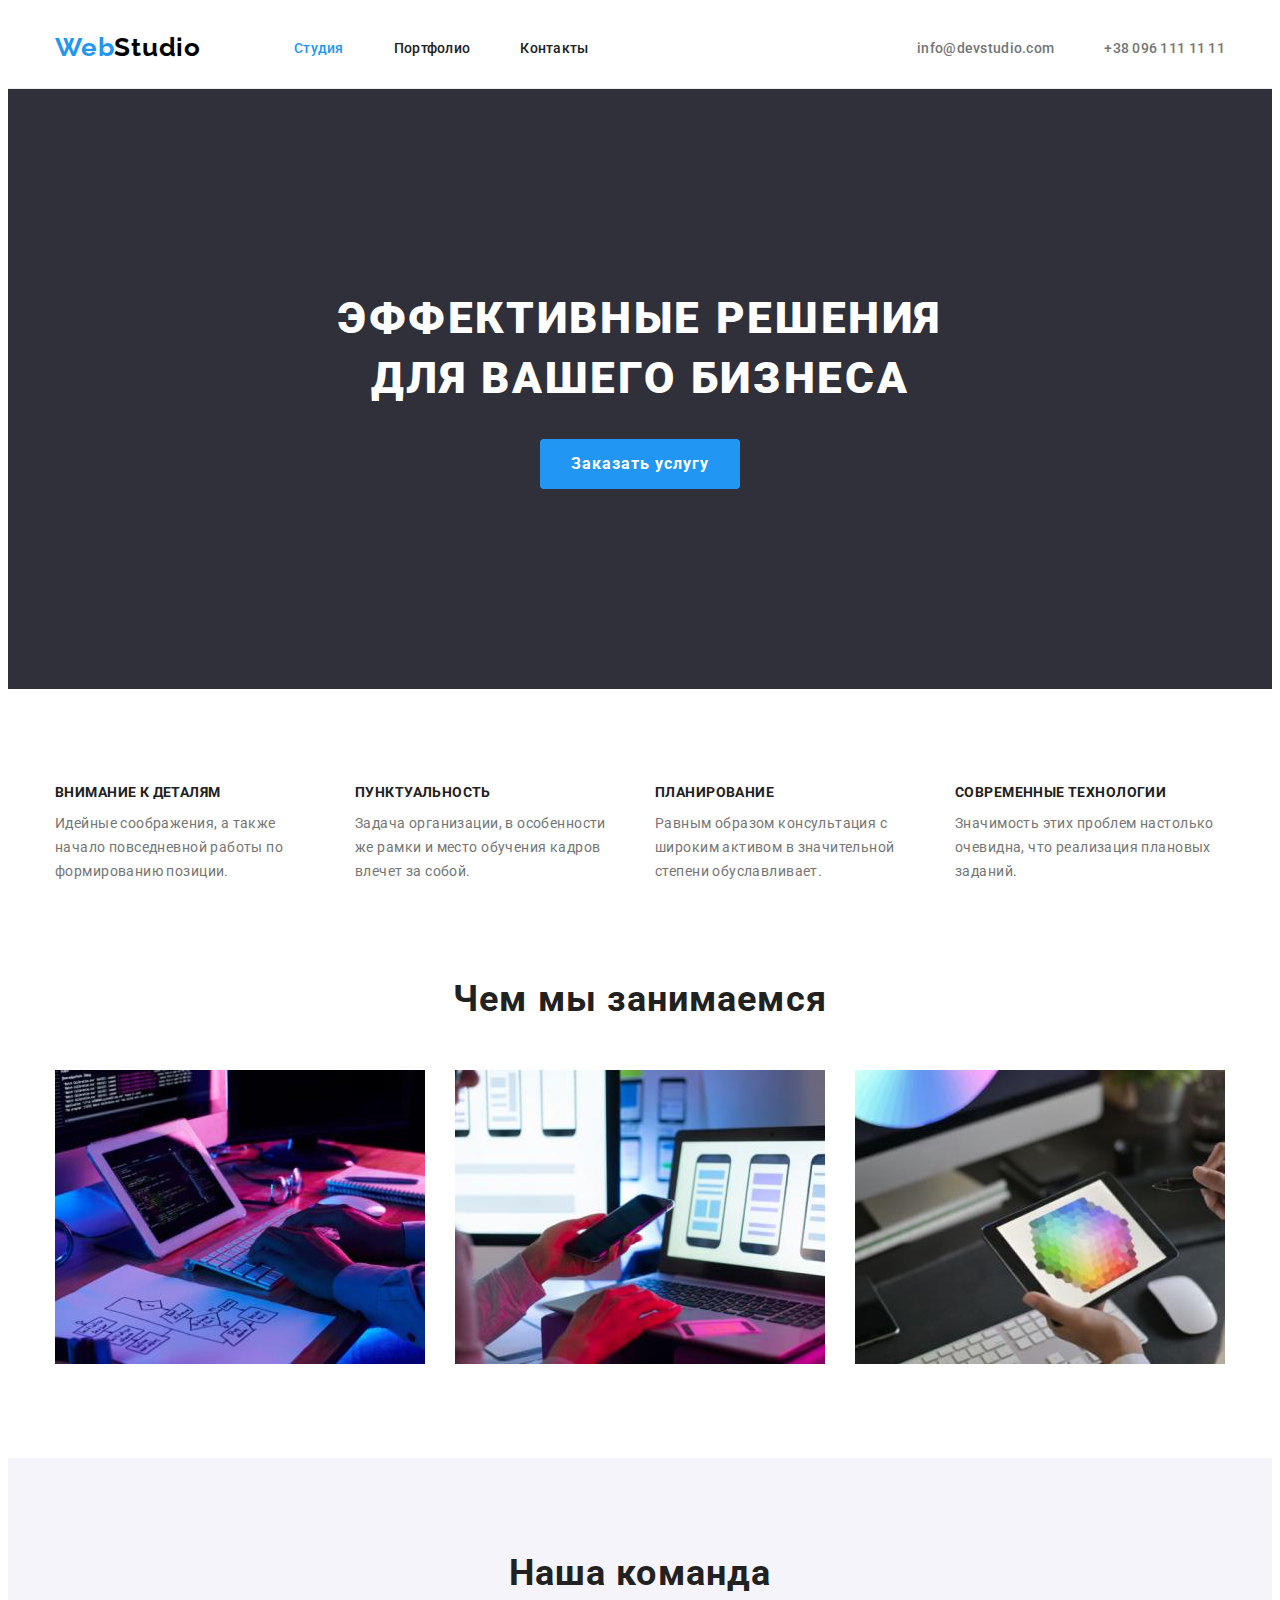
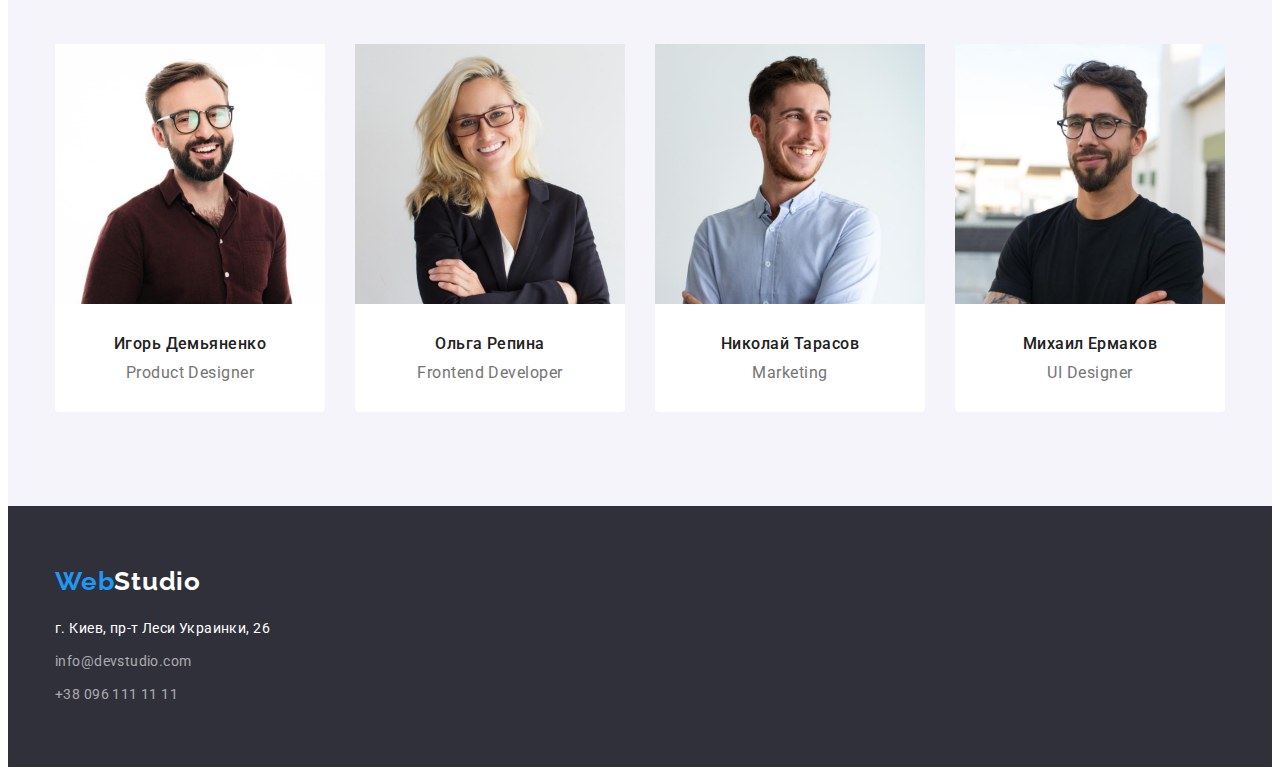
==== index.html @ a12cbd20 "h4-1" ====
<!DOCTYPE html>
<html lang="ru">
<head>
    <meta charset="UTF-8">
    <meta http-equiv="X-UA-Compatible" content="IE=edge">
    <meta name="viewport" content="width=device-width, initial-scale=1.0">
    <title>Студия</title>
    <link rel="preconnect" href="https://fonts.googleapis.com">
    <link rel="preconnect" href="https://fonts.gstatic.com" crossorigin>
    <link href="https://fonts.googleapis.com/css2?family=Raleway:wght@700&family=Roboto:wght@400;500;700;900&display=swap"
        rel="stylesheet">
    <link rel="stylesheet" href="https://cdnjs.cloudflare.com/ajax/libs/modern-normalize/1.1.0/modern-normalize.min.css"
        integrity="sha512-wpPYUAdjBVSE4KJnH1VR1HeZfpl1ub8YT/NKx4PuQ5NmX2tKuGu6U/JRp5y+Y8XG2tV+wKQpNHVUX03MfMFn9Q=="
        crossorigin="anonymous" referrerpolicy="no-referrer" />
    <link rel="stylesheet" href="./css/styles.css" />

</head>
    <body>
        <header class="menu-header">
            <div class="container header-container">
                <nav class="header-nav">
                    <a class="logo-header link" href="./index.html" lang="en">
                        <span class="logo-accent">Web</span>Studio
                    </a>
                    <ul class="menu-list list">
                        <li class="menu-item"><a class="menu-link link current" href="./index.html">Студия</a>
                        </li>
                        <li class="menu-item"><a class="menu-link link" href="./portfolio.html">Портфолио</a>
                        </li>
                        <li class="menu-item"><a class="menu-link link" href="">Контакты</a>
                        </li>
                    </ul>
                </nav>
                <div class="header-connect">
                    <ul class="header-contacts list">
                        <li class="header-contacts-item" >
                            <a class="header-contact-mail link" href="mailto:info@devstudio.com">info@devstudio.com</a>
                        </li>
                        <li class="header-contacts-item" >
                            <a class="header-contact-tel link" href="tel:+380961111111">+38 096 111 11 11</a>
                        </li>
                    </ul>
                </div>
            </div>
        </header>
        
        <main>
            <section class="section section-hero">
                <div class="hero-container container">
                    <h1 class="hero-title">Эффективные решения для вашего бизнеса</h1>
                    <button class="btn-hero btn" type="button">Заказать услугу</button>
                </div>
            </section>

            <section class="section">
                <div class="container">
                    <h2 class="visually-hidden section-title">Особенности</h2>
                        <ul class="list list-special">
                            <li class="list-special-text" >
                                <h3 class="secondary-title-special secondary-title">Внимание к деталям</h3>
                                <p class="special-text-description">Идейные соображения, а также начало повседневной работы по формированию позиции.</p>
                            </li>
                            <li class="list-special-text" >
                                <h3 class="secondary-title-special secondary-title">Пунктуальность</h3>
                                <p class="special-text-description">Задача организации, в особенности же рамки и место обучения кадров влечет за собой.</p>
                            </li>
                            <li class="list-special-text" >
                                <h3 class="secondary-title-special secondary-title">Планирование</h3>
                                <p class="special-text-description">Равным образом консультация с широким активом в значительной степени обуславливает.</p>
                            </li>
                            <li class="list-special-text" >
                                <h3 class="secondary-title-special secondary-title">Современные технологии</h3>
                                <p class="special-text-description">Значимость этих проблем настолько очевидна, что реализация плановых заданий.</p>
                            </li>
                        </ul>    
                </div>
            </section>

            <section class="section section-works" >
                <div class="container">
                    <h2 class="section-title">Чем мы занимаемся</h2>
                    <ul class="list list-works">
                        <li class="list-works-item"><img src="./images/box-1.jpg" alt="программирование" width="370"></li>
                        <li class="list-works-item"><img src="./images/box-2.jpg" alt="работа с мобильными приложениями" width="370"></li>
                        <li class="list-works-item"><img src="./images/box-3.jpg" alt="дизайн приложений" width="370"></li>
                    </ul>
                </div>
            </section>

            <section class="section section-command">
                <div class="container">
                    <h2 class="section-title">Наша команда</h2>
                    <ul class="list list-command">
                        <li class="list-command-card">
                            <img src="./images/demyanenko.jpg" alt="игорь демьяненко дизайнер" width="270">
                            <div class="list-command-card-description">
                                <h3 class="secondary-title-command secondary-title">Игорь Демьяненко</h3>
                                <p class="text-description-command" lang="en">Product Designer</p>
                            </div>
                        </li>
                        <li class="list-command-card">
                            <img src="./images/repina.jpg" alt="ольга репина фронтэнд разработчик" width="270">
                            <div class="list-command-card-description">
                                <h3 class="secondary-title-command secondary-title">Ольга Репина</h3>
                                <p class="text-description-command" lang="en">Frontend Developer</p>
                            </div>
                        </li>
                        <li class="list-command-card">
                            <img src="./images/tarasov.jpg" alt="николай тарасов маркетолог" width="270">
                            <div class="list-command-card-description">
                                <h3 class="secondary-title-command secondary-title">Николай Тарасов</h3>
                                <p class="text-description-command" lang="en">Marketing</p>
                            </div>
                        </li>
                        <li class="list-command-card">
                            <img src="./images/ermakov.jpg" alt="михаил ермаков" width="270">
                            <div class="list-command-card-description">
                                <h3 class="secondary-title-command secondary-title">Михаил Ермаков</h3>
                                <p class="text-description-command" lang="en">UI Designer</p>
                            </div>
                        </li>
                    </ul>
                </div>
            </section>
        </main>
        <footer class="footer">
            <div class="container">
                <a class="logo-footer link" href="./index.html" lang="en">
                    <span class="logo-accent">Web</span>Studio
                </a>
                <address class="address">
                    <p class="address-text" >г. Киев, пр-т Леси Украинки, 26</p>
                    <ul class="footer-contacts list">
                        <li class="footer-contact-item">
                            <a class="footer-contact-mail link" href="mailto:info@devstudio.com">info@devstudio.com</a>
                        </li>
                        <li class="footer-contact-item">
                            <a class="footer-contact-tel link" href="tel:+380961111111">+38 096 111 11 11</a>
                        </li>
                    </ul>
                </address>
            </div>
        </footer>
    </body>
</html>
---- css/styles.css ----
:root {
 --logo-header-color:#000000;
 --logo-footer-color: #FFFFFF;
 --primary-text-color: #757575;
 --secondary-text-color: #FFFFFF;
 --active-text-color: #FFFFFF;
 --accent-color: #2196F3;
 --primary-title-hero-color: #FFFFFF;
 --secondary-title-color: #212121;
 --background-color: #2F303A;
 --button-hero-color: #2196F3;
 --button-hero-hover-color:#188CE8;
 --button-color: #F5F4FA;
 --button-active-color: #2196F3;
 --button-text-active-color: #FFFFFF;
 --footer-contact-color: rgba(255, 255, 255, 0.6);
 --border-header-color: #ECECEC;
 --section-color: #F5F4FA;
 --background-command-card-color: #FFFFFF;
}

html {
    box-sizing: border-box;
    scroll-behavior: smooth;
}

*,
*::after,
*::before {
    box-sizing: inherit;
}

p, h1, h2, h3, h4, h5,h6 {
    margin: 0;
}

img {
    display: block;
    max-width: 100%;
    height: auto;
}

ul {
    margin: 0;
    padding: 0;
}

body {
    font-family: 'Roboto', sans-serif;
    color: var(--primary-text-color);
}

.container {
    width: 1200px;
    padding-left: 15px;
    padding-right: 15px;
    margin-left: auto;
    margin-right: auto;
}

.list {
    list-style: none;
    padding: 0;
    margin: 0;
}

.link {
    text-decoration: none;
    color: inherit;
}

.btn {
    padding: 0;
    font-family: inherit;
    cursor: pointer;
    border-style: none;
    display: block;
}

.address {
    font-style: normal;
}

.secondary-title {
    color: var(--secondary-title-color);
}

.menu-list .menu-link.current {
    color: var(--accent-color);
}

.section {
    padding-top: 94px;
    padding-bottom: 94px;
}

/* ----------------------Header----------------------- */

.menu-header {
    padding-top: 24px;
    padding-bottom: 25px;
    border-bottom: 1px solid var(--border-header-color);
;
    }

.header-container {
    display: flex;
    align-items: center;
}

.header-nav {
    display: flex;
    align-items: center;
}

.menu-list {
    display: flex;
}

.header-connect {
    display: flex;
    margin-left: auto;
}

.header-contacts {
    display: flex;
}

.logo-header {
    display: block;
    font-family: 'Raleway', sans-serif;
    font-weight: bold;
    font-size: 26px;
    line-height: 1.19;
    letter-spacing: 0.03em;
    margin-right: 93px;
    color: var(--logo-header-color);
}

.logo-header:focus,
.logo-header:hover {
    color: var(--logo-header-color);
}

.logo-accent {
    color: var(--accent-color);
}

.menu-item:not(:last-child) {
    margin-right: 50px;
}

.menu-link {
    font-weight: 500;
    font-size: 14px;
    line-height: 1.14;
    letter-spacing: 0.02em;
    color: var(--secondary-title-color);
}

.menu-link:hover,
.menu-link:focus {
    color: var(--accent-color);
}

.header-contact-mail,
.header-contact-tel {
    font-weight: 500;
    font-size: 14px;
    line-height: 1.14px;
    letter-spacing: 0.02em;
    color: var(--primary-text-color);
}

.header-contact-mail:hover,
.header-contact-mail:focus {
    color: var(--accent-color);
}

.header-contact-tel:hover,
.header-contact-tel:focus {
    color: var(--accent-color);
}

.header-contacts-item:not(:first-child) {
    margin-left: 50px;
}


/* ------------------Hero-------------------- */
.section-hero {
    background-color: var(--background-color);
    padding-top: 200px;
    padding-bottom: 200px;
}

.hero-container {
    text-align: center;
}

.hero-title {
    width: 696px;
    margin-right: auto;
    margin-left: auto;
    margin-bottom: 30px;
    font-weight: 900;
    font-size: 44px;
    line-height: 1.36;
    text-align: center;
    letter-spacing: 0.06em;
    text-transform: uppercase;
    color: var(--primary-title-hero-color);
}

.btn-hero {
    display: block;
    margin: 0 auto;
    min-width: 200px;
    min-height: 50px;
    padding-top: 10px;
    padding-bottom: 10px;
    font-weight: 700;
    font-size: 16px;
    line-height: 1.87;
    text-align: center;
    letter-spacing: 0.06em;
    color: var(--button-text-active-color);
    background-color: var(--button-hero-color);
    border-radius: 4px;
}

.btn-hero:hover,
.btn-hero:focus {
    background-color: var(--button-hero-hover-color);
}

/*-----------------------Special--------------------*/

.section-title {
    font-weight: 700;
    font-size: 36px;
    line-height: 1.17;
    text-align: center;
    letter-spacing: 0.03em;
    color: var(--secondary-title-color);
    margin-bottom: 50px;
}

.visually-hidden {
    position: absolute;
    clip: rect(0 0 0 0);
    width: 1px;
    height: 1px;
    margin: -1px;
}

.list-special {
    display: flex;
}

.list-special-text {
    width: 270px;
}

.list-special-text:not(:last-child) {
    margin-right: 30px;
}

.secondary-title {
    font-weight: bold;
    color: var(--secondary-title-color)
}

.secondary-title-special {
    font-weight: 700;
    font-size: 14px;
    line-height: 1.4;
    letter-spacing: 0.03em;
    text-transform: uppercase;
    margin-bottom: 10px;
}

.special-text-description {
    font-size: 14px;
    line-height: 1.71;
    letter-spacing: 0.03em;
}

/*-----------------------Works--------------------*/

.section-works {
    padding-top: 0;
}

.list-works {
    display: flex;
    flex-wrap: wrap;
    margin-left: -30px;
    margin-bottom: -30px;

}

.list-works-item{
    width: calc((100% - 30px*3) / 3);
    margin-left: 30px;
    margin-bottom: 30px;
}

/*-----------------------Command--------------------*/

.section-command {
    background-color: var(--section-color);
}

.list-command {
    display: flex;
    flex-wrap: wrap;
    margin-left: -30px;
    margin-bottom: -30px;
}

.list-command-card {
    width: calc((100% - 30px*4) / 4);
    margin-left: 30px;
    margin-bottom: 30px;
}

.list-command-card {
    background-color: var(--background-command-card-color);
    border-radius: 0 0 4px 4px;
}

.list-command-card-description {
    padding-top: 30px;
    padding-bottom: 30px;
}

.secondary-title-command {
    margin-bottom: 10px;
    font-weight: 500;
    font-size: 16px;
    line-height: 1.19;
    text-align: center;
    letter-spacing: 0.03em;
    }

.text-description-command {
    font-size: 16px;
    line-height: 1.19;
    text-align: center;
    letter-spacing: 0.03em;
    }
/*-----------------Portfolio-------------*/

.filter-button-list {
    display: flex;
    align-items: center;
    justify-content: center;
    margin-bottom: 50px;
}

.filter-button {
    padding: 6px 22px;    
    font-weight: 500;
    font-size: 16px;
    line-height: 1.62;
    text-align: center;
    letter-spacing: 0.03em;
    background-color: var(--button-color);
    color: var(--secondary-title-color);
    border-radius: 4px;
}

.filter-button-item:not(:last-child) {
    margin-right: 8px;
}
.filter-button:hover,
.filter-button:focus {
    background-color: var(--button-active-color);
    color: var(--button-text-active-color);
}

.filter-cards-list {
    display: flex;
    flex-wrap: wrap;
    margin-left: -30px;
    margin-bottom: -30px;
}

.filter-cards-item {
    width: calc((100% - 30px*3) / 3);
    margin-left: 30px;
    margin-bottom: 30px;
    background-color: var(--background-command-card-color);
}

.filter-cards-item-description {
    padding: 20px 0 20px 24px;
    border-right: 1px solid #EEEEEE;
    border-bottom: 1px solid #EEEEEE;
    border-left: 1px solid #EEEEEE;
}

.filter-title-text {
    margin-bottom: 4px;
    font-weight: 700;
    font-size: 18px;
    line-height: 2;
    letter-spacing: 0.06em;
}

.filter-text-description {
    font-size: 16px;
    line-height: 1.87;
    letter-spacing: 0.03em;
}

/*-----------------------Footer--------------------*/
.footer {
    background-color: var(--background-color);
    padding-top: 60px;
    padding-bottom: 60px;
}

.logo-footer {
    display: inline-block;
    margin-bottom: 20px;
    font-family: 'Raleway';
    font-weight: 700;
    font-size: 26px;
    line-height: 1.19;
    letter-spacing: 0.03em;
    color: var(--logo-footer-color);
}

.address-text {
    margin-bottom: 9px;
    font-size: 14px;
    line-height: 1.71;
    letter-spacing: 0.03em;
    color: var(--secondary-text-color);
}

.footer-contact-item:not(:last-child) {
    margin-bottom: 9px;
}

.footer-contact-mail {
    font-size: 14px;
    line-height: 1.71;
    letter-spacing: 0.03em;
    color: var(--footer-contact-color);
}

.footer-contact-tel {
    font-size: 14px;
    line-height: 1.71;
    letter-spacing: 0.03em;
    color: var(--footer-contact-color);
}
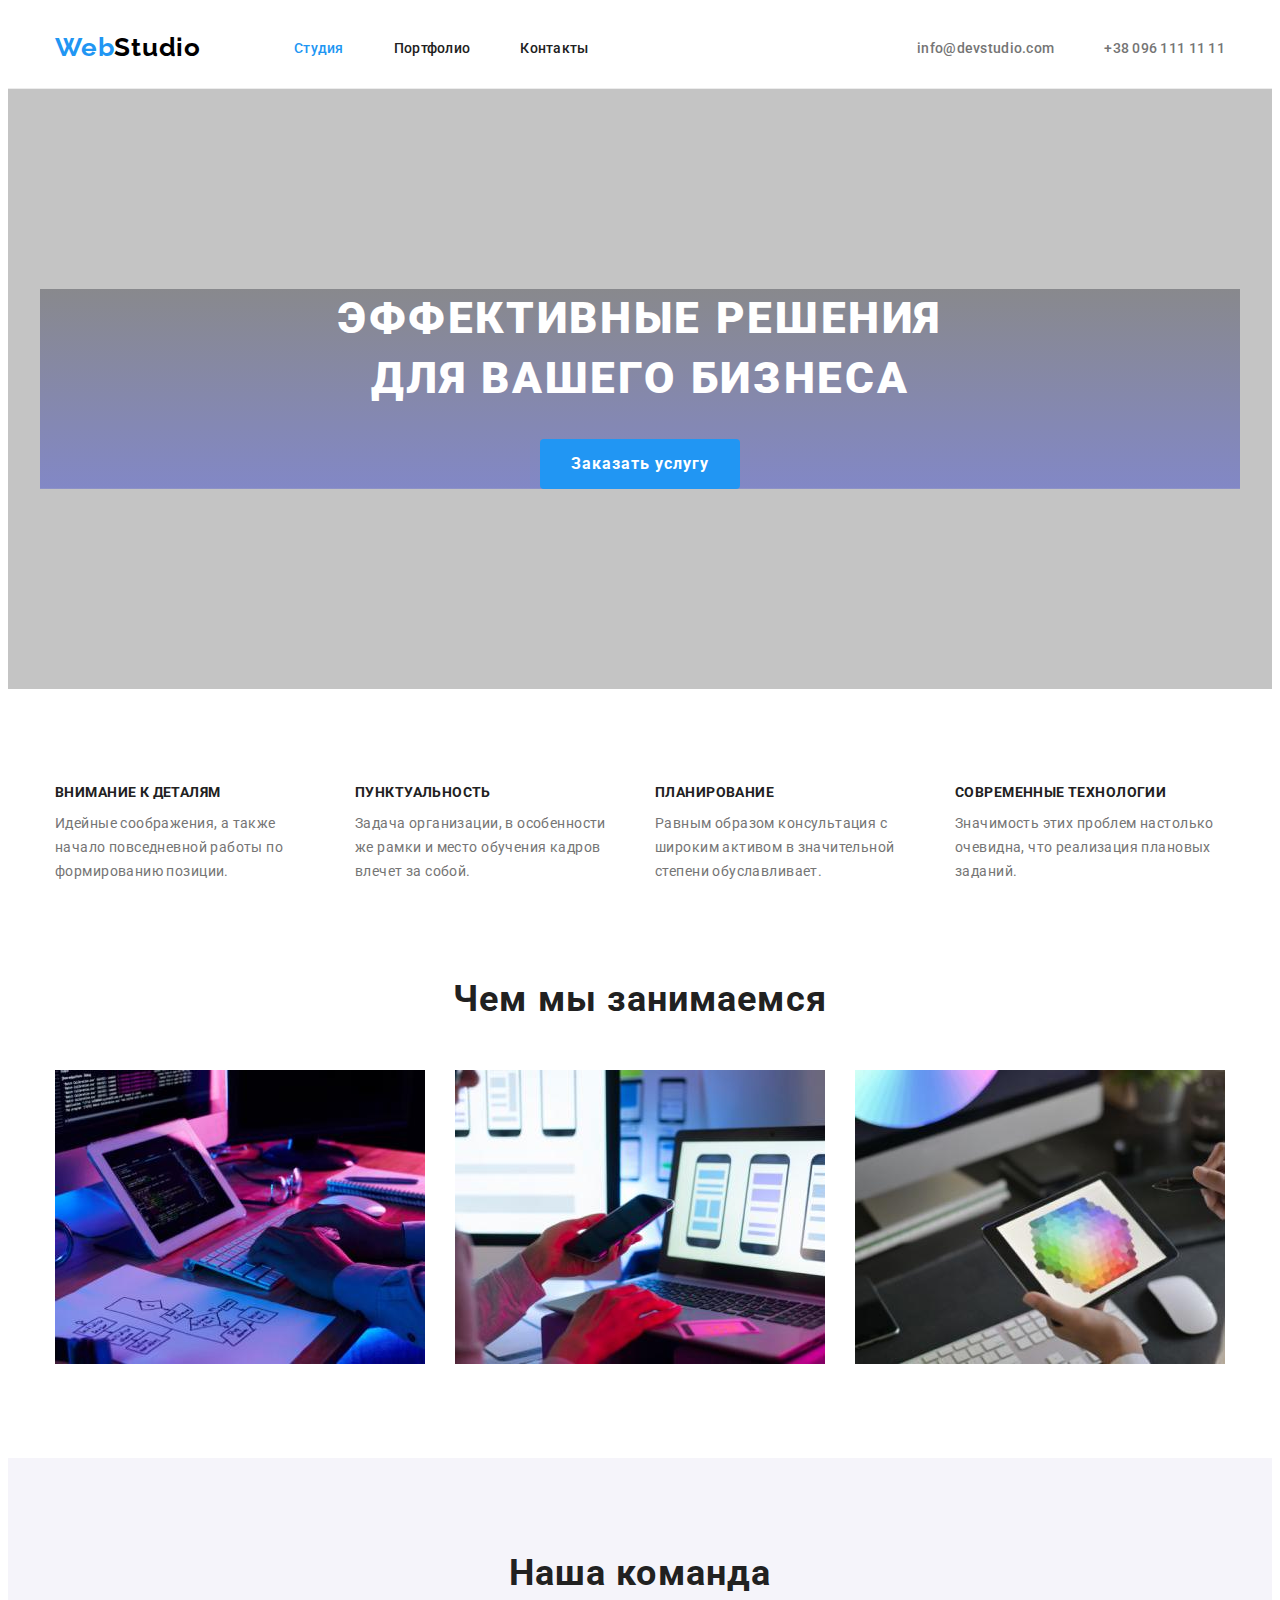
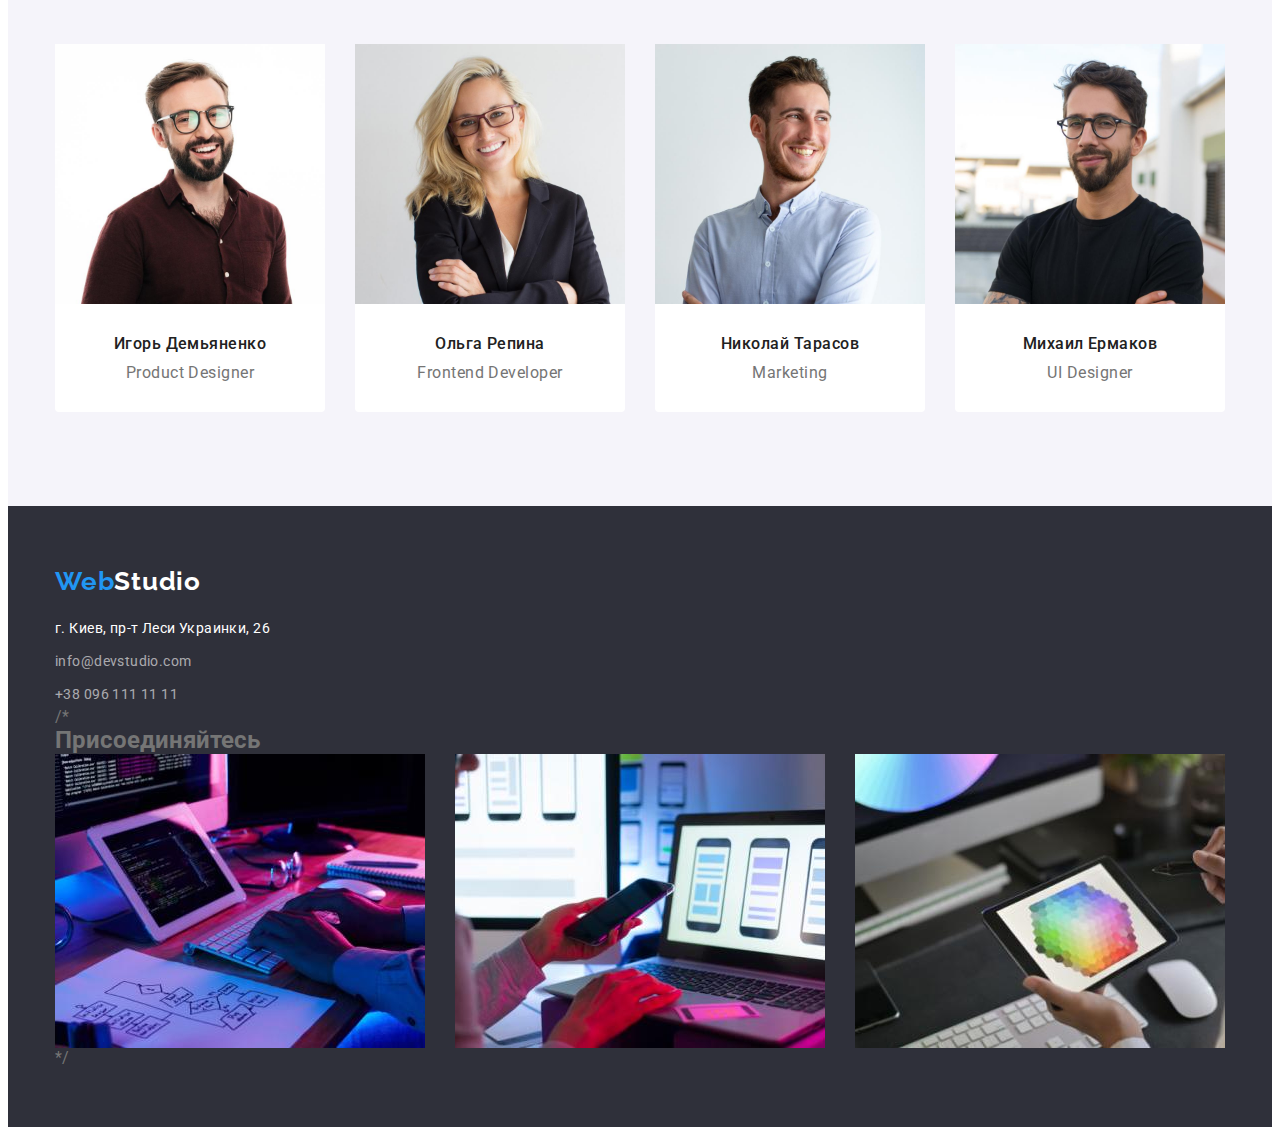
==== commit 71520758: "h4-1" ====
--- a/index.html
+++ b/index.html
@@ -139,6 +139,15 @@
                         </li>
                     </ul>
                 </address>
+                /*<div class="social-net">
+                    <h2 class="social-title">Присоединяйтесь</h2>
+                    <ul class="list list-works">
+                        <li class="list-works-item"><img src="./images/box-1.jpg" alt="программирование" width="370"></li>
+                        <li class="list-works-item"><img src="./images/box-2.jpg" alt="работа с мобильными приложениями" width="370">
+                        </li>
+                        <li class="list-works-item"><img src="./images/box-3.jpg" alt="дизайн приложений" width="370"></li>
+                    </ul>
+                </div>*/
             </div>
         </footer>
     </body>
--- a/css/styles.css
+++ b/css/styles.css
@@ -7,7 +7,8 @@
  --accent-color: #2196F3;
  --primary-title-hero-color: #FFFFFF;
  --secondary-title-color: #212121;
- --background-color: #2F303A;
+ --background-hero-color: #C4C4C4;
+ --background-footer-color: #2F303A;
  --button-hero-color: #2196F3;
  --button-hero-hover-color:#188CE8;
  --button-color: #F5F4FA;
@@ -189,13 +190,21 @@
 
 /* ------------------Hero-------------------- */
 .section-hero {
-    background-color: var(--background-color);
+    background-color: var(--background-hero-color);
     padding-top: 200px;
     padding-bottom: 200px;
 }
 
 .hero-container {
     text-align: center;
+    background-image: linear-gradient(
+        rgba(47, 48, 58, 0.4), 
+        rgba(31, 45, 201, 0.4) 
+        ),
+    url(./images/bg-hero.jpg);
+    background-repeat: no-repeat;
+    background-size: cover;
+    background-position: center;
 }
 
 .hero-title {
@@ -417,7 +426,7 @@
 
 /*-----------------------Footer--------------------*/
 .footer {
-    background-color: var(--background-color);
+    background-color: var(--background-footer-color);
     padding-top: 60px;
     padding-bottom: 60px;
 }
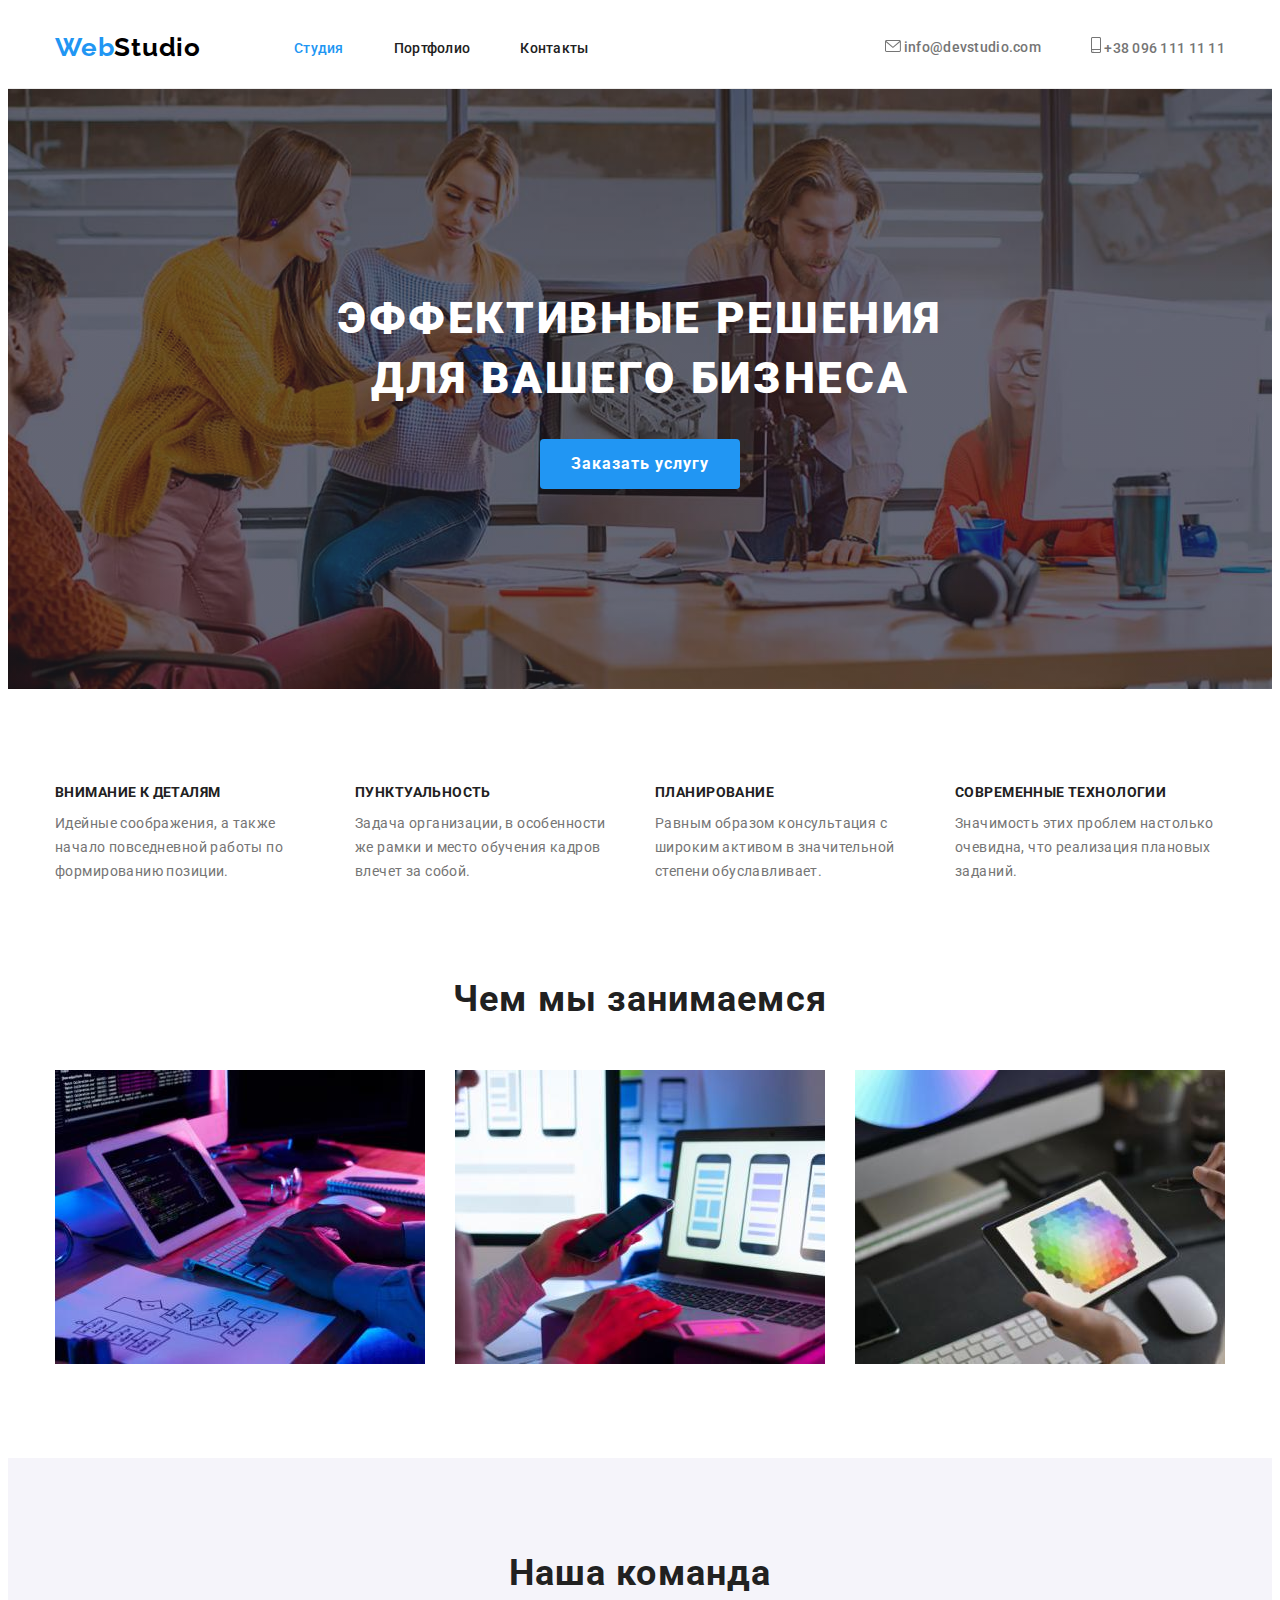
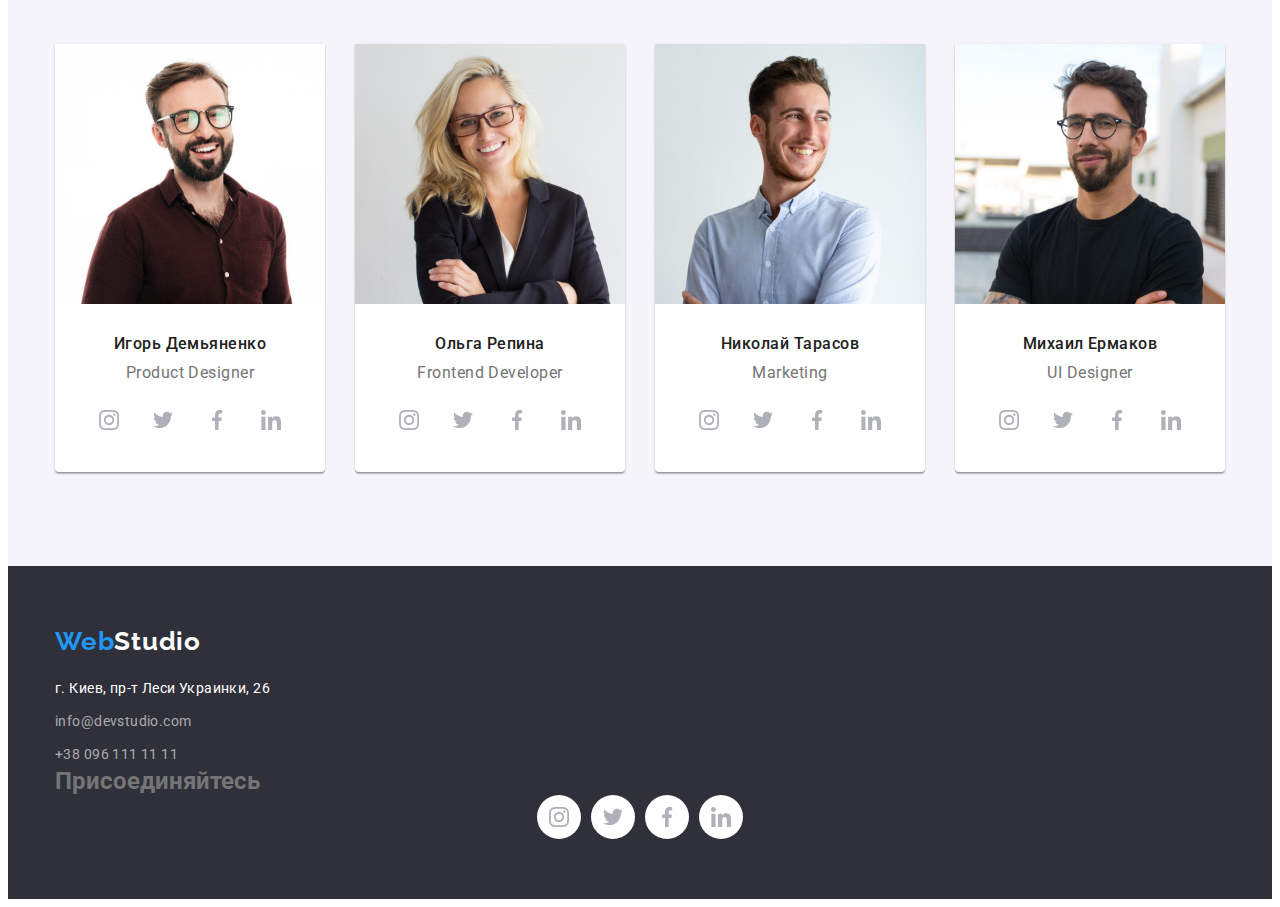
==== commit 74a592cc: "h4-2" ====
--- a/index.html
+++ b/index.html
@@ -34,10 +34,18 @@
                 <div class="header-connect">
                     <ul class="header-contacts list">
                         <li class="header-contacts-item" >
-                            <a class="header-contact-mail link" href="mailto:info@devstudio.com">info@devstudio.com</a>
+                            <a class="header-contact-mail link" href="mailto:info@devstudio.com">
+                                <svg class="contact-mail">
+                                    <use href="./images/sprite.svg#icon-envelope"></use>
+                                </svg>
+                                info@devstudio.com</a>
                         </li>
                         <li class="header-contacts-item" >
-                            <a class="header-contact-tel link" href="tel:+380961111111">+38 096 111 11 11</a>
+                            <a class="header-contact-tel link" href="tel:+380961111111">
+                                <svg class="contact-tel">
+                                    <use href="./images/sprite.svg#icon-smartphone"></use>
+                                </svg>
+                                +38 096 111 11 11</a>
                         </li>
                     </ul>
                 </div>
@@ -96,6 +104,36 @@
                             <div class="list-command-card-description">
                                 <h3 class="secondary-title-command secondary-title">Игорь Демьяненко</h3>
                                 <p class="text-description-command" lang="en">Product Designer</p>
+                                <ul class="command-social social-list list">
+                                    <li class="social-item">
+                                        <a href="" class="social-link">
+                                            <svg class="social-icon">
+                                                <use href="./images/sprite.svg#icon-instagram"></use>
+                                            </svg>
+                                        </a>
+                                    </li>
+                                    <li class="social-item">
+                                        <a href="" class="social-link">
+                                            <svg class="social-icon">
+                                                <use href="./images/sprite.svg#icon-twitter"></use>
+                                            </svg>
+                                        </a>
+                                    </li>
+                                    <li class="social-item">
+                                        <a href="" class="social-link">
+                                            <svg class="social-icon">
+                                                <use href="./images/sprite.svg#icon-facebook"></use>
+                                            </svg>
+                                        </a>
+                                    </li>
+                                    <li class="social-item">
+                                        <a href="" class="social-link">
+                                            <svg class="social-icon">
+                                                <use href="./images/sprite.svg#icon-linkedin"></use>
+                                            </svg>
+                                        </a>
+                                    </li>
+                                </ul>
                             </div>
                         </li>
                         <li class="list-command-card">
@@ -103,6 +141,36 @@
                             <div class="list-command-card-description">
                                 <h3 class="secondary-title-command secondary-title">Ольга Репина</h3>
                                 <p class="text-description-command" lang="en">Frontend Developer</p>
+                                <ul class="command-social social-list list">
+                                    <li class="social-item">
+                                        <a href="" class="social-link">
+                                            <svg class="social-icon">
+                                                <use href="./images/sprite.svg#icon-instagram"></use>
+                                            </svg>
+                                        </a>
+                                    </li>
+                                    <li class="social-item">
+                                        <a href="" class="social-link">
+                                            <svg class="social-icon">
+                                                <use href="./images/sprite.svg#icon-twitter"></use>
+                                            </svg>
+                                        </a>
+                                    </li>
+                                    <li class="social-item">
+                                        <a href="" class="social-link">
+                                            <svg class="social-icon">
+                                                <use href="./images/sprite.svg#icon-facebook"></use>
+                                            </svg>
+                                        </a>
+                                    </li>
+                                    <li class="social-item">
+                                        <a href="" class="social-link">
+                                            <svg class="social-icon">
+                                                <use href="./images/sprite.svg#icon-linkedin"></use>
+                                            </svg>
+                                        </a>
+                                    </li>
+                                </ul>
                             </div>
                         </li>
                         <li class="list-command-card">
@@ -110,6 +178,36 @@
                             <div class="list-command-card-description">
                                 <h3 class="secondary-title-command secondary-title">Николай Тарасов</h3>
                                 <p class="text-description-command" lang="en">Marketing</p>
+                                <ul class="command-social social-list list">
+                                    <li class="social-item">
+                                        <a href="" class="social-link">
+                                            <svg class="social-icon">
+                                                <use href="./images/sprite.svg#icon-instagram"></use>
+                                            </svg>
+                                        </a>
+                                    </li>
+                                    <li class="social-item">
+                                        <a href="" class="social-link">
+                                            <svg class="social-icon">
+                                                <use href="./images/sprite.svg#icon-twitter"></use>
+                                            </svg>
+                                        </a>
+                                    </li>
+                                    <li class="social-item">
+                                        <a href="" class="social-link">
+                                            <svg class="social-icon">
+                                                <use href="./images/sprite.svg#icon-facebook"></use>
+                                            </svg>
+                                        </a>
+                                    </li>
+                                    <li class="social-item">
+                                        <a href="" class="social-link">
+                                            <svg class="social-icon">
+                                                <use href="./images/sprite.svg#icon-linkedin"></use>
+                                            </svg>
+                                        </a>
+                                    </li>
+                                </ul>
                             </div>
                         </li>
                         <li class="list-command-card">
@@ -117,6 +215,36 @@
                             <div class="list-command-card-description">
                                 <h3 class="secondary-title-command secondary-title">Михаил Ермаков</h3>
                                 <p class="text-description-command" lang="en">UI Designer</p>
+                                <ul class="command-social social-list list">
+                                    <li class="social-item">
+                                        <a href="" class="social-link">
+                                            <svg class="social-icon">
+                                                <use href="./images/sprite.svg#icon-instagram"></use>
+                                            </svg>
+                                        </a>
+                                    </li>
+                                    <li class="social-item">
+                                        <a href="" class="social-link">
+                                            <svg class="social-icon">
+                                                <use href="./images/sprite.svg#icon-twitter"></use>
+                                            </svg>
+                                        </a>
+                                    </li>
+                                    <li class="social-item">
+                                        <a href="" class="social-link">
+                                            <svg class="social-icon">
+                                                <use href="./images/sprite.svg#icon-facebook"></use>
+                                            </svg>
+                                        </a>
+                                    </li>
+                                    <li class="social-item">
+                                        <a href="" class="social-link">
+                                            <svg class="social-icon">
+                                                <use href="./images/sprite.svg#icon-linkedin"></use>
+                                            </svg>
+                                        </a>
+                                    </li>
+                                </ul>
                             </div>
                         </li>
                     </ul>
@@ -125,6 +253,7 @@
         </main>
         <footer class="footer">
             <div class="container">
+                <div class="footer-left">
                 <a class="logo-footer link" href="./index.html" lang="en">
                     <span class="logo-accent">Web</span>Studio
                 </a>
@@ -139,15 +268,40 @@
                         </li>
                     </ul>
                 </address>
-                /*<div class="social-net">
+                </div>
+                <div class="footer-rigth">
                     <h2 class="social-title">Присоединяйтесь</h2>
-                    <ul class="list list-works">
-                        <li class="list-works-item"><img src="./images/box-1.jpg" alt="программирование" width="370"></li>
-                        <li class="list-works-item"><img src="./images/box-2.jpg" alt="работа с мобильными приложениями" width="370">
-                        </li>
-                        <li class="list-works-item"><img src="./images/box-3.jpg" alt="дизайн приложений" width="370"></li>
-                    </ul>
-                </div>*/
+                    <ul class="command-social social-list list">
+                        <li class="social-item">
+                            <a href="" class="social-link">
+                                <svg class="social-icon">
+                                    <use href="./images/sprite.svg#icon-instagram"></use>
+                                </svg>
+                            </a>
+                        </li>
+                        <li class="social-item">
+                            <a href="" class="social-link">
+                                <svg class="social-icon">
+                                    <use href="./images/sprite.svg#icon-twitter"></use>
+                                </svg>
+                            </a>
+                        </li>
+                        <li class="social-item">
+                            <a href="" class="social-link">
+                                <svg class="social-icon">
+                                    <use href="./images/sprite.svg#icon-facebook"></use>
+                                </svg>
+                            </a>
+                        </li>
+                        <li class="social-item">
+                            <a href="" class="social-link">
+                                <svg class="social-icon">
+                                    <use href="./images/sprite.svg#icon-linkedin"></use>
+                                </svg>
+                            </a>
+                        </li>
+                    </ul>
+                </div>
             </div>
         </footer>
     </body>
--- a/css/styles.css
+++ b/css/styles.css
@@ -18,6 +18,9 @@
  --border-header-color: #ECECEC;
  --section-color: #F5F4FA;
  --background-command-card-color: #FFFFFF;
+ --background-command-icon-color: #FFFFFF;
+ --icon-color: #AFB1B8;
+ --icon-color-light: #FFFFFF;
 }
 
 html {
@@ -173,6 +176,18 @@
     color: var(--primary-text-color);
 }
 
+.contact-mail {
+    width: 16px;
+    height: 12px;
+    fill: var(--primary-text-color);
+}
+
+.contact-tel {
+    width: 10px;
+    height: 16px;
+    fill: var(--primary-text-color);
+}
+
 .header-contact-mail:hover,
 .header-contact-mail:focus {
     color: var(--accent-color);
@@ -181,6 +196,10 @@
 .header-contact-tel:hover,
 .header-contact-tel:focus {
     color: var(--accent-color);
+}
+
+.header-contacts-item {
+    align-items: baseline;
 }
 
 .header-contacts-item:not(:first-child) {
@@ -193,19 +212,21 @@
     background-color: var(--background-hero-color);
     padding-top: 200px;
     padding-bottom: 200px;
-}
-
-.hero-container {
-    text-align: center;
-    background-image: linear-gradient(
+    background-image: linear-gradient(to right, 
         rgba(47, 48, 58, 0.4), 
-        rgba(31, 45, 201, 0.4) 
+        rgba(47, 48, 58, 0.4) 
         ),
-    url(./images/bg-hero.jpg);
+    url(../images/bg-hero.jpg);
     background-repeat: no-repeat;
     background-size: cover;
     background-position: center;
-}
+    max-width: 1600рх;
+    margin: 0 auto;
+}
+
+.hero-container {
+    text-align: center;
+    }
 
 .hero-title {
     width: 696px;
@@ -337,6 +358,9 @@
 .list-command-card {
     background-color: var(--background-command-card-color);
     border-radius: 0 0 4px 4px;
+    box-shadow: 0px 1px 3px rgba(0, 0, 0, 0.12), 
+    0px 1px 1px rgba(0, 0, 0, 0.14), 
+    0px 2px 1px rgba(0, 0, 0, 0.2);
 }
 
 .list-command-card-description {
@@ -358,7 +382,50 @@
     line-height: 1.19;
     text-align: center;
     letter-spacing: 0.03em;
+    margin-bottom: 16px;
     }
+
+.social-list {
+    display: flex;
+    justify-content: center;
+}
+
+.social-item {
+    width: 44px;
+    height: 44px;
+    margin-right: 10px;
+}
+
+.social-item:last-child {
+    margin-right: 0;
+}
+
+.social-icon {
+    width: 20px;
+    height: 20px;
+    fill: var(--icon-color);
+}
+
+.social-link {
+    width: 100%;
+    height: 100%;
+    background-color: var(--background-command-icon-color);
+    border-radius: 50%;
+    display: flex;
+    align-items: center;
+    justify-content: center;
+}
+
+.social-link:hover .social-icon,
+.social-link:focus .social-icon {
+    fill: var(--icon-color-light);
+}
+
+.social-link:hover,
+.social-link:focus {
+    background-color: var(--accent-color);
+}
+
 /*-----------------Portfolio-------------*/
 
 .filter-button-list {
@@ -387,6 +454,9 @@
 .filter-button:focus {
     background-color: var(--button-active-color);
     color: var(--button-text-active-color);
+    box-shadow: 0px 3px 1px rgba(0, 0, 0, 0.1), 
+    0px 1px 2px rgba(0, 0, 0, 0.08), 
+    0px 2px 2px rgba(0, 0, 0, 0.12);
 }
 
 .filter-cards-list {
@@ -401,7 +471,7 @@
     margin-left: 30px;
     margin-bottom: 30px;
     background-color: var(--background-command-card-color);
-}
+    }
 
 .filter-cards-item-description {
     padding: 20px 0 20px 24px;
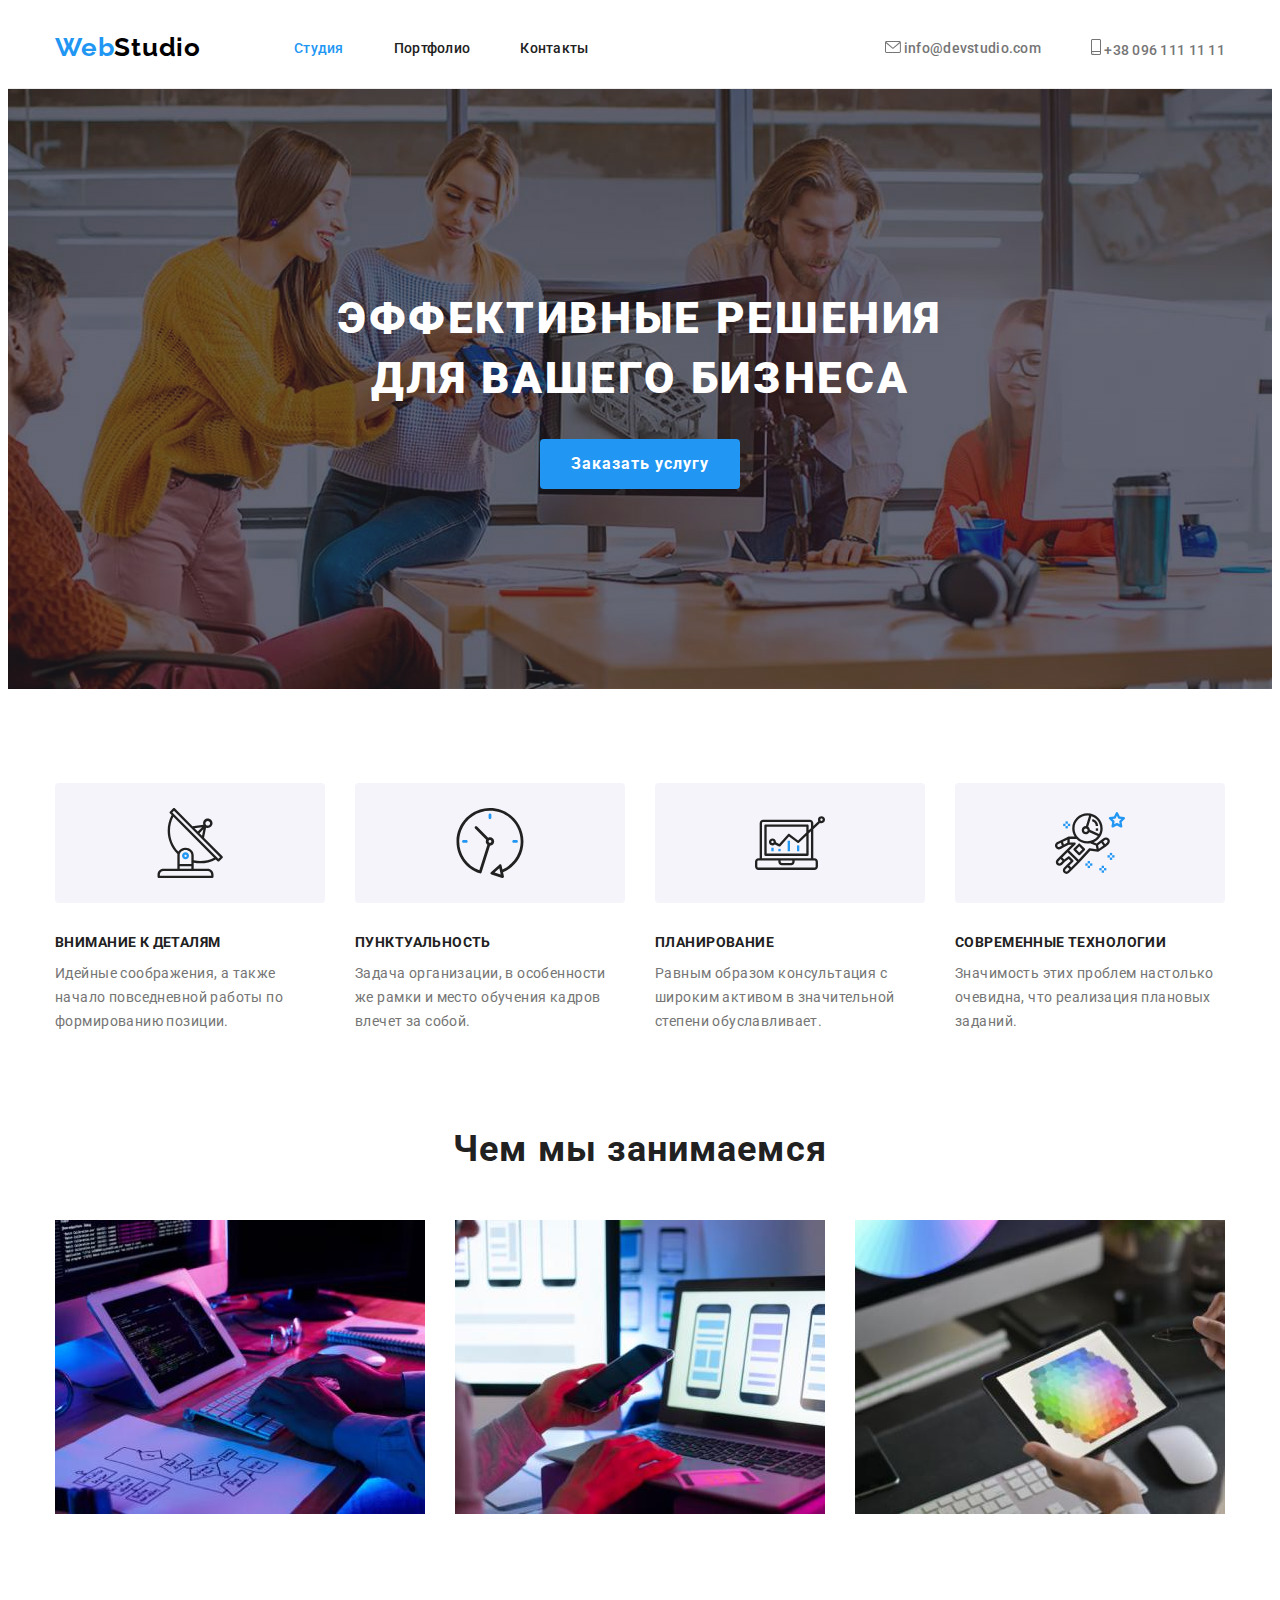
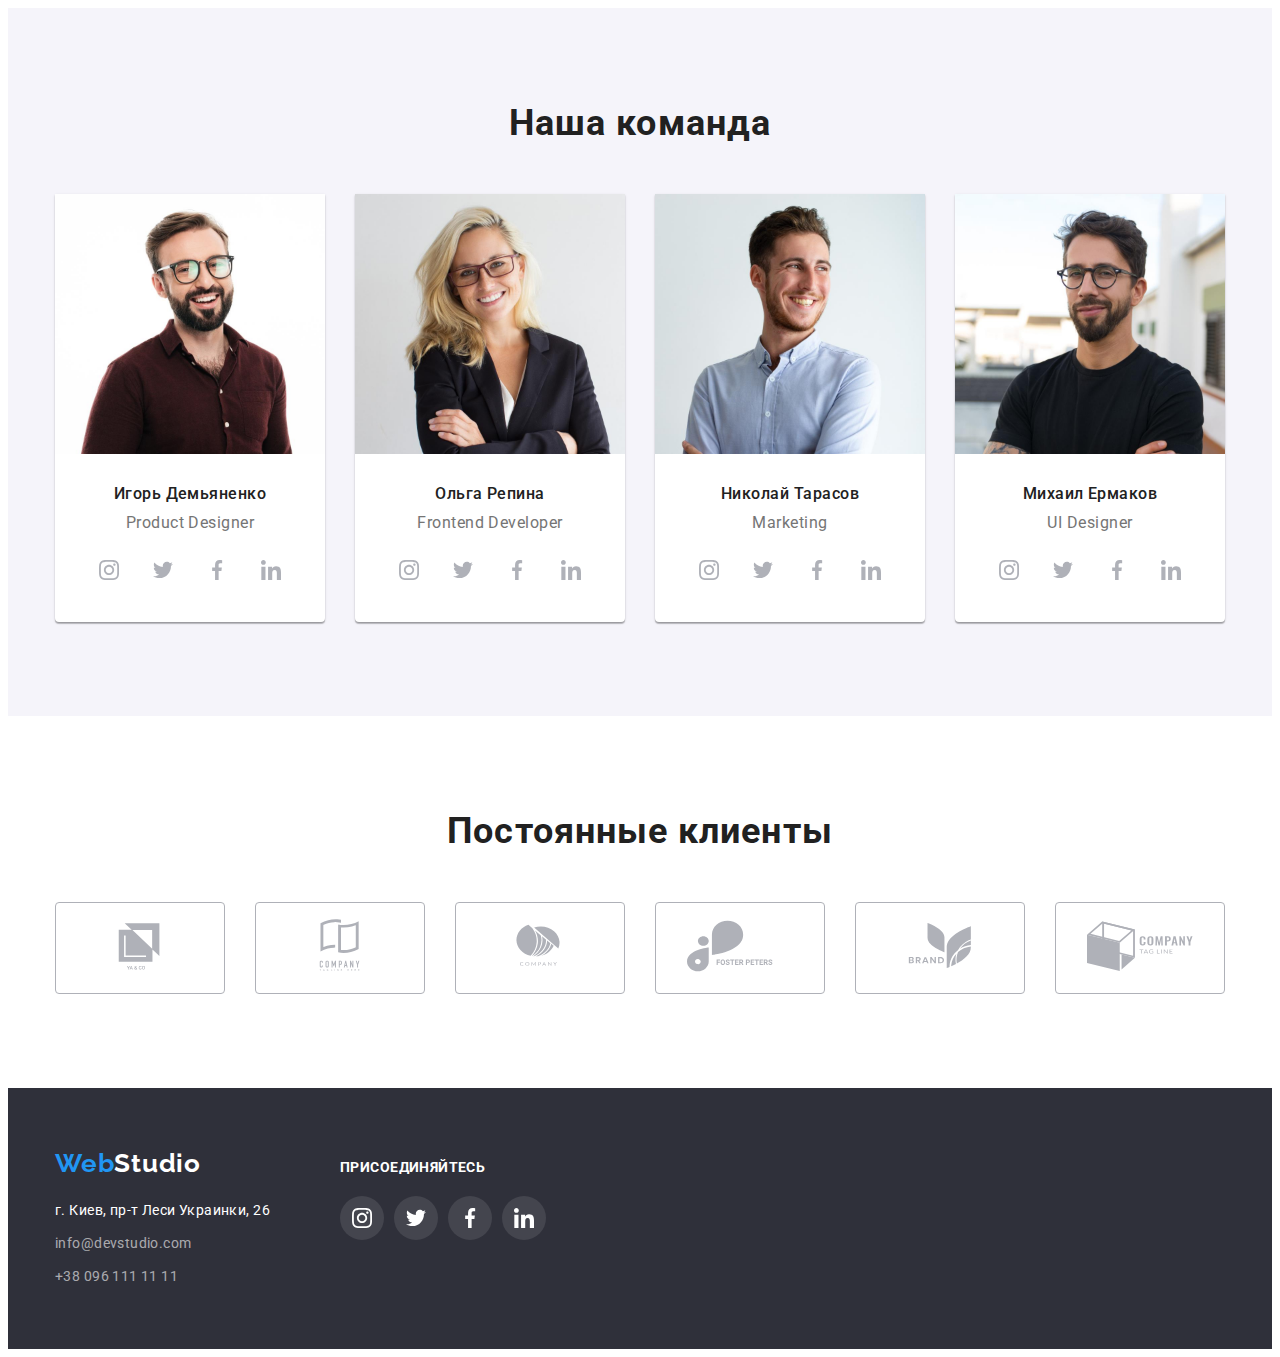
==== commit 514a2211: "h4-5" ====
--- a/index.html
+++ b/index.html
@@ -64,23 +64,53 @@
                 <div class="container">
                     <h2 class="visually-hidden section-title">Особенности</h2>
                         <ul class="list list-special">
-                            <li class="list-special-text" >
-                                <h3 class="secondary-title-special secondary-title">Внимание к деталям</h3>
-                                <p class="special-text-description">Идейные соображения, а также начало повседневной работы по формированию позиции.</p>
-                            </li>
-                            <li class="list-special-text" >
-                                <h3 class="secondary-title-special secondary-title">Пунктуальность</h3>
-                                <p class="special-text-description">Задача организации, в особенности же рамки и место обучения кадров влечет за собой.</p>
-                            </li>
-                            <li class="list-special-text" >
-                                <h3 class="secondary-title-special secondary-title">Планирование</h3>
-                                <p class="special-text-description">Равным образом консультация с широким активом в значительной степени обуславливает.</p>
-                            </li>
-                            <li class="list-special-text" >
-                                <h3 class="secondary-title-special secondary-title">Современные технологии</h3>
-                                <p class="special-text-description">Значимость этих проблем настолько очевидна, что реализация плановых заданий.</p>
-                            </li>
-                        </ul>    
+                                <li class="list-special-text">
+                                    <div class="special-icon-container">
+                                        <svg class="special-icon">
+                                            <use href="./images/sprite.svg#icon-antena"></use>
+                                        </svg>
+                                    </div>
+                                    <div class="special-description">
+                                        <h3 class="secondary-title-special secondary-title">Внимание к деталям</h3>
+                                        <p class="special-text-description">Идейные соображения, а также начало повседневной работы по формированию позиции.</p>
+                                    </div>
+                                </li>
+                                
+                                <li class="list-special-text" >
+                                    <div class="special-icon-container">
+                                        <svg class="special-icon">
+                                            <use href="./images/sprite.svg#icon-clock"></use>
+                                        </svg>
+                                    </div>
+                                    <div class="special-description">
+                                    <h3 class="secondary-title-special secondary-title">Пунктуальность</h3>
+                                    <p class="special-text-description">Задача организации, в особенности же рамки и место обучения кадров влечет за собой.</p>
+                                    </div>
+                                </li>
+                                <li class="list-special-text">
+                                    <div class="special-icon-container">
+                                        <svg class="special-icon">
+                                            <use href="./images/sprite.svg#icon-diagram"></use>
+                                        </svg>
+                                    </div>
+                                    <div class="special-description">
+                                        <h3 class="secondary-title-special secondary-title">Планирование</h3>
+                                        <p class="special-text-description">Равным образом консультация с широким активом в значительной степени обуславливает.</p>
+                                    </div>
+                                </li>
+                                <li class="list-special-text">
+                                    <div class="special-icon-container">
+                                        <svg class="special-icon">
+                                            <use href="./images/sprite.svg#icon-astronaut"></use>
+                                        </svg>
+                                    </div>
+                                    <div class="special-description">
+                                    <h3 class="secondary-title-special secondary-title">Современные технологии</h3>
+                                    <p class="special-text-description">Значимость этих проблем настолько очевидна, что реализация плановых заданий.</p>
+                                    </div>
+                                </li>
+                            </ul>
+                        
                 </div>
             </section>
 
@@ -250,9 +280,58 @@
                     </ul>
                 </div>
             </section>
+            <section class="section">
+                <div class="container">
+                    <h2 class="section-title">Постоянные клиенты</h2>
+                    <ul class="list list-clients">
+                        <li class="list-clients-logo">
+                            <a href="" class="clients-logo">
+                                <svg class="clients-logo-icon">
+                                    <use href="./images/sprite.svg#icon-company1"></use>
+                                </svg>
+                            </a>
+                        </li>
+                            <li class="list-clients-logo">
+                                <a href="" class="clients-logo">
+                                    <svg class="clients-logo-icon">
+                                        <use href="./images/sprite.svg#icon-company2"></use>
+                                    </svg>
+                                </a>
+                            </li>
+                            <li class="list-clients-logo">
+                                <a href="" class="clients-logo">
+                                    <svg class="clients-logo-icon">
+                                        <use href="./images/sprite.svg#icon-company3"></use>
+                                    </svg>
+                                </a>
+                            </li>
+                            <li class="list-clients-logo">
+                                <a href="" class="clients-logo">
+                                    <svg class="clients-logo-icon">
+                                        <use href="./images/sprite.svg#icon-company4"></use>
+                                    </svg>
+                                </a>
+                            </li>
+                            <li class="list-clients-logo">
+                                <a href="" class="clients-logo">
+                                    <svg class="clients-logo-icon">
+                                        <use href="./images/sprite.svg#icon-company5"></use>
+                                    </svg>
+                                </a>
+                            </li>
+                            <li class="list-clients-logo">
+                                <a href="" class="clients-logo">
+                                    <svg class="clients-logo-icon">
+                                        <use href="./images/sprite.svg#icon-company6"></use>
+                                    </svg>
+                                </a>
+                            </li>
+                    </ul>
+                </div>
+            </section>
         </main>
         <footer class="footer">
-            <div class="container">
+            <div class="container footer-container">
                 <div class="footer-left">
                 <a class="logo-footer link" href="./index.html" lang="en">
                     <span class="logo-accent">Web</span>Studio
@@ -269,33 +348,33 @@
                     </ul>
                 </address>
                 </div>
-                <div class="footer-rigth">
+                <div class="footer-right">
                     <h2 class="social-title">Присоединяйтесь</h2>
                     <ul class="command-social social-list list">
                         <li class="social-item">
-                            <a href="" class="social-link">
-                                <svg class="social-icon">
+                            <a href="" class="social-link social-link-footer">
+                                <svg class="social-icon social-icon-footer">
                                     <use href="./images/sprite.svg#icon-instagram"></use>
                                 </svg>
                             </a>
                         </li>
                         <li class="social-item">
-                            <a href="" class="social-link">
-                                <svg class="social-icon">
+                            <a href="" class="social-link social-link-footer">
+                                <svg class="social-icon social-icon-footer">
                                     <use href="./images/sprite.svg#icon-twitter"></use>
                                 </svg>
                             </a>
                         </li>
                         <li class="social-item">
-                            <a href="" class="social-link">
-                                <svg class="social-icon">
+                            <a href="" class="social-link social-link-footer">
+                                <svg class="social-icon social-icon-footer">
                                     <use href="./images/sprite.svg#icon-facebook"></use>
                                 </svg>
                             </a>
                         </li>
                         <li class="social-item">
-                            <a href="" class="social-link">
-                                <svg class="social-icon">
+                            <a href="" class="social-link social-link-footer">
+                                <svg class="social-icon social-icon-footer">
                                     <use href="./images/sprite.svg#icon-linkedin"></use>
                                 </svg>
                             </a>
--- a/css/styles.css
+++ b/css/styles.css
@@ -21,6 +21,8 @@
  --background-command-icon-color: #FFFFFF;
  --icon-color: #AFB1B8;
  --icon-color-light: #FFFFFF;
+ --backgroud-icon-special: #F5F4FA;
+ --special-icon-color: #212121;
 }
 
 html {
@@ -121,15 +123,6 @@
     display: flex;
 }
 
-.header-connect {
-    display: flex;
-    margin-left: auto;
-}
-
-.header-contacts {
-    display: flex;
-}
-
 .logo-header {
     display: block;
     font-family: 'Raleway', sans-serif;
@@ -167,13 +160,27 @@
     color: var(--accent-color);
 }
 
+.header-connect {
+    display: flex;
+    margin-left: auto;
+    }
+
+.header-contacts {
+    display: flex;
+    align-items: center;
+    justify-content: center
+}
+
 .header-contact-mail,
 .header-contact-tel {
+    display: block;
     font-weight: 500;
     font-size: 14px;
     line-height: 1.14px;
     letter-spacing: 0.02em;
     color: var(--primary-text-color);
+    align-items: center;
+    justify-content: center
 }
 
 .contact-mail {
@@ -188,6 +195,11 @@
     fill: var(--primary-text-color);
 }
 
+.header-contact-mail:hover .contact-mail,
+.header-contact-mail:focus .contact-mail {
+    fill: var(--accent-color);
+}
+
 .header-contact-mail:hover,
 .header-contact-mail:focus {
     color: var(--accent-color);
@@ -198,9 +210,12 @@
     color: var(--accent-color);
 }
 
-.header-contacts-item {
-    align-items: baseline;
-}
+.header-contact-tel:hover .contact-tel,
+.header-contact-tel:focus .contact-tel {
+    fill: var(--accent-color);
+}
+
+
 
 .header-contacts-item:not(:first-child) {
     margin-left: 50px;
@@ -220,7 +235,7 @@
     background-repeat: no-repeat;
     background-size: cover;
     background-position: center;
-    max-width: 1600рх;
+    max-width: 1600px;
     margin: 0 auto;
 }
 
@@ -292,6 +307,22 @@
     width: 270px;
 }
 
+.special-icon-container {
+    height: 120px;
+    background-color: var(--backgroud-icon-special);
+    border-radius: 4px;
+    margin-bottom: 30px;
+    display: flex;
+    align-items: center;
+    justify-content: center;
+}
+
+.special-icon {
+    width: 70px;
+    height: 70px;
+    fill: var(--special-icon-color);
+}
+
 .list-special-text:not(:last-child) {
     margin-right: 30px;
 }
@@ -424,6 +455,52 @@
 .social-link:hover,
 .social-link:focus {
     background-color: var(--accent-color);
+}
+
+/*-----------------Clients-------------*/
+
+.list-clients {
+    display: flex;
+}
+
+.list-clients-logo {
+    width: 170px;
+    height: 92px;
+    border: 1px solid var(--icon-color);
+    box-sizing: border-box;
+    border-radius: 4px;
+    display: flex;
+    align-items: center;
+    justify-content: center;
+}
+
+.list-clients-logo:hover,
+.list-clients-logo:focus {
+    border: 1px solid var(--accent-color);
+}
+
+.list-clients-logo:hover .clients-logo-icon,
+.list-clients-logo:focus .clients-logo-icon {
+    fill: var(--accent-color);
+}
+
+.clients-logo-icon {
+    width: 106px;
+    height: 60px;
+    fill: var(--icon-color);
+}
+
+.list-clients {
+    display: flex;
+    flex-wrap: wrap;
+    margin-left: -30px;
+    margin-bottom: -30px;
+}
+
+.list-clients-logo {
+    width: calc((100% - 30px*6) / 6);
+    margin-left: 30px;
+    margin-bottom: 30px;
 }
 
 /*-----------------Portfolio-------------*/
@@ -473,6 +550,16 @@
     background-color: var(--background-command-card-color);
     }
 
+.filter-cards-item-link {
+    display: block;
+}
+
+.filter-cards-item-link:focus,
+.filter-cards-item-link:hover {
+    box-shadow: 0px 4px 4px rgba(0, 0, 0, 0.25);
+}
+
+
 .filter-cards-item-description {
     padding: 20px 0 20px 24px;
     border-right: 1px solid #EEEEEE;
@@ -499,6 +586,19 @@
     background-color: var(--background-footer-color);
     padding-top: 60px;
     padding-bottom: 60px;
+}
+
+.footer-container {
+    display: flex;
+    align-items: baseline;
+}
+
+.footer-left {
+    margin-right: 70px;
+}
+
+.footer-right {
+    align-items: baseline;
 }
 
 .logo-footer {
@@ -536,4 +636,32 @@
     line-height: 1.71;
     letter-spacing: 0.03em;
     color: var(--footer-contact-color);
-}+}
+
+.social-title {
+    font-weight: bold;
+    font-size: 14px;
+    line-height: 1.14;
+    letter-spacing: 0.03em;
+    text-transform: uppercase;
+    color: var(--active-text-color);
+    margin-bottom: 20px;
+}
+
+.social-link-footer {
+    background-color: rgba(255, 255, 255, 0.1);
+}
+
+.social-icon-footer {
+    fill: var(--icon-color-light);
+}
+
+.social-link-footer:hover .social-icon-footer,
+.social-link-footer:focus .social-icon-footer {
+    fill: var(--icon-color-light);
+}
+
+.social-link-footer:hover,
+.social-link-footer:focus {
+    background-color: var(--accent-color);
+}
